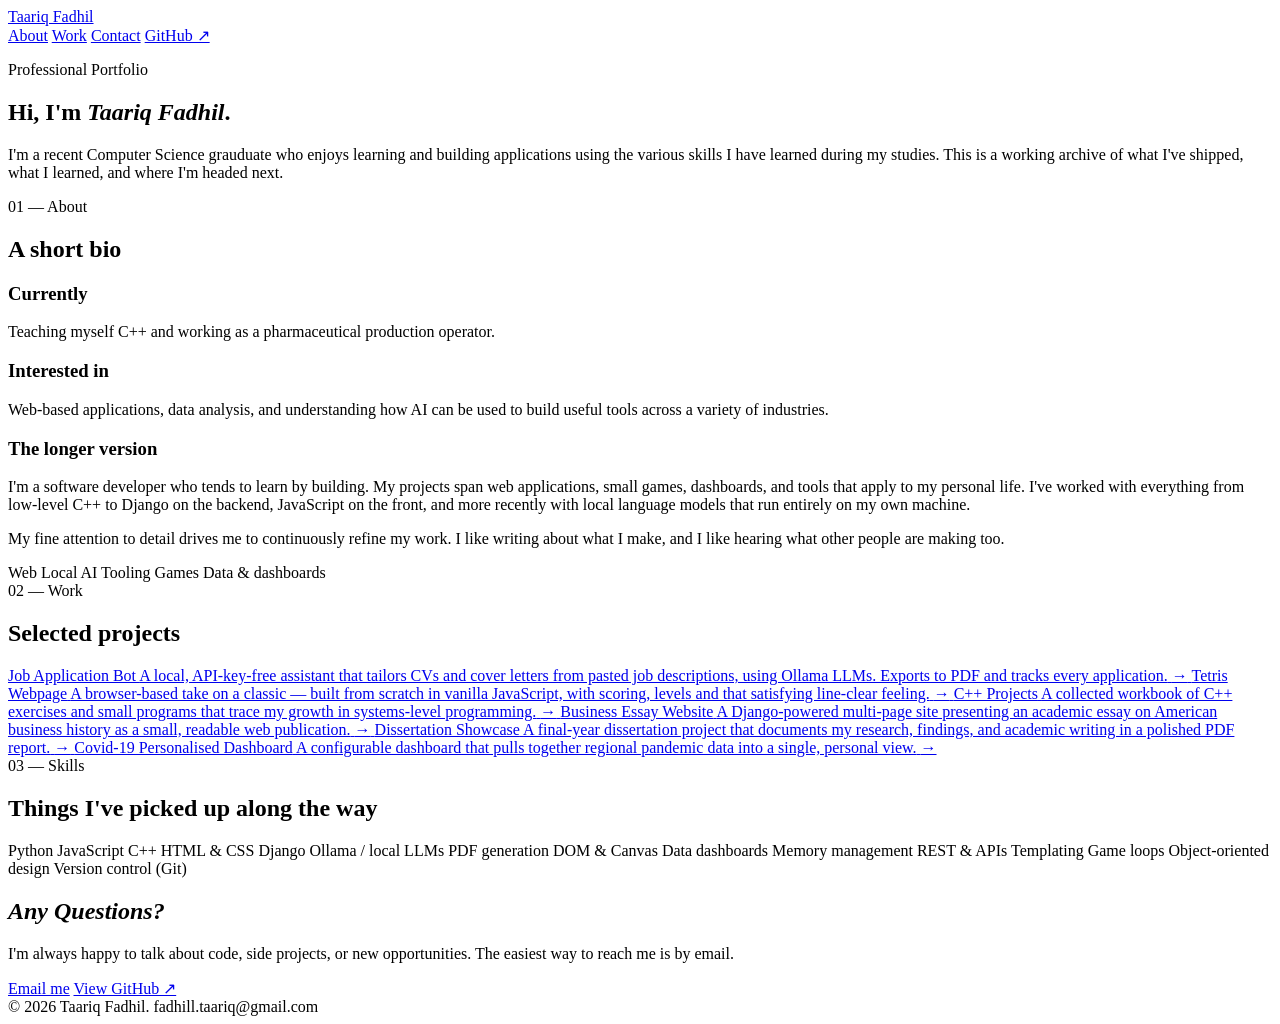
==== index.html @ 7e4e3560 "Add dissertation PDF and portfolio dissertation showcase page" ====
<!doctype html>
<html lang="en">
<head>
  <meta charset="utf-8" />
  <meta name="viewport" content="width=device-width, initial-scale=1" />
  <title>Fadhil Taariq — Portfolio</title>
  <meta name="description" content="The personal portfolio of Fadhil Taariq — software projects, writing, and side experiments." />
  <link rel="preconnect" href="https://fonts.googleapis.com">
  <link rel="preconnect" href="https://fonts.gstatic.com" crossorigin>
  <link href="https://fonts.googleapis.com/css2?family=Fraunces:ital,wght@0,300..600;1,300..500&family=Inter:wght@300;400;500;600&display=swap" rel="stylesheet">
  <link rel="stylesheet" href="assets/styles.css" />
</head>
<body>
  <header class="site-header">
    <div class="wrap">
      <a href="fadhil-taariq-portfolio.html" class="brand">Taariq&nbsp;Fadhil</a>
      <nav class="nav" aria-label="Primary">
        <a href="#about">About</a>
        <a href="#work">Work</a>
        <a href="#contact">Contact</a>
        <a href="https://github.com/fadhill-taariq" target="_blank" rel="noopener">GitHub ↗</a>
      </nav>
    </div>
  </header>

  <main>
    <section class="hero">
      <div class="wrap">
        <p class="eyebrow">Professional Portfolio</p>
        <h1>Hi, I'm <em>Taariq Fadhil</em>.</h1>
        <p class="lede">
          I'm a recent Computer Science grauduate who enjoys learning and building applications using the various skills I have learned during my studies. This is a working archive of
          what I've shipped, what I learned, and where I'm headed next.
        </p>
      </div>
    </section>

    <section id="about" class="section">
      <div class="wrap">
        <div class="section-head">
          <span class="num">01 — About</span>
          <h2>A short bio</h2>
        </div>

        <div class="about">
          <div>
            <h3>Currently</h3>
            <p class="dim">
              Teaching myself C++ and working as a pharmaceutical production operator.
            </p>
            <h3>Interested in</h3>
            <p class="dim">
              Web-based applications, data analysis, and understanding how AI can be used to build useful tools across a variety of industries.
            </p>
          </div>
          <div>
            <h3>The longer version</h3>
            <p>
              I'm a software developer who tends to learn by building. My projects span web
              applications, small games, dashboards, and tools that apply to my personal life.
              I've worked with everything from low-level C++ to Django on the backend, JavaScript
              on the front, and more recently with local language models that run entirely on
              my own machine.
            </p>
            <p>
              My fine attention to detail drives me to continuously refine my work. I like writing about what I make, and I like
              hearing what other people are making too.
            </p>
            <div class="tags" aria-label="Areas of focus">
              <span class="tag">Web</span>
              <span class="tag">Local AI</span>
              <span class="tag">Tooling</span>
              <span class="tag">Games</span>
              <span class="tag">Data &amp; dashboards</span>
            </div>
          </div>
        </div>
      </div>
    </section>

    <section id="work" class="section">
      <div class="wrap">
        <div class="section-head">
          <span class="num">02 — Work</span>
          <h2>Selected projects</h2>
        </div>

        <div class="projects">

          <a class="project-row" href="projects/job-application-bot.html">
            <span class="project-title">Job Application Bot</span>
            <span class="project-blurb">A local, API-key-free assistant that tailors CVs and cover letters from pasted job descriptions, using Ollama LLMs. Exports to PDF and tracks every application.</span>
            <span class="arrow">→</span>
          </a>
          <a class="project-row" href="projects/tetris-webpage.html">
            <span class="project-title">Tetris Webpage</span>
            <span class="project-blurb">A browser-based take on a classic — built from scratch in vanilla JavaScript, with scoring, levels and that satisfying line-clear feeling.</span>
            <span class="arrow">→</span>
          </a>
          <a class="project-row" href="projects/c-projects.html">
            <span class="project-title">C++ Projects</span>
            <span class="project-blurb">A collected workbook of C++ exercises and small programs that trace my growth in systems-level programming.</span>
            <span class="arrow">→</span>
          </a>
          <a class="project-row" href="projects/business-essay-website.html">
            <span class="project-title">Business Essay Website</span>
            <span class="project-blurb">A Django-powered multi-page site presenting an academic essay on American business history as a small, readable web publication.</span>
            <span class="arrow">→</span>
          </a>
          <a class="project-row" href="projects/dissertation.html">
            <span class="project-title">Dissertation Showcase</span>
            <span class="project-blurb">A final-year dissertation project that documents my research, findings, and academic writing in a polished PDF report.</span>
            <span class="arrow">→</span>
          </a>
          <a class="project-row" href="projects/covid-dashboard.html">
            <span class="project-title">Covid-19 Personalised Dashboard</span>
            <span class="project-blurb">A configurable dashboard that pulls together regional pandemic data into a single, personal view.</span>
            <span class="arrow">→</span>
          </a>

        </div>
      </div>
    </section>

    <section class="section">
      <div class="wrap">
        <div class="section-head">
          <span class="num">03 — Skills</span>
          <h2>Things I've picked up along the way</h2>
        </div>
        <div class="skills-cloud">
          <span class="tag">Python</span>
          <span class="tag">JavaScript</span>
          <span class="tag">C++</span>
          <span class="tag">HTML &amp; CSS</span>
          <span class="tag">Django</span>
          <span class="tag">Ollama / local LLMs</span>
          <span class="tag">PDF generation</span>
          <span class="tag">DOM &amp; Canvas</span>
          <span class="tag">Data dashboards</span>
          <span class="tag">Memory management</span>
          <span class="tag">REST &amp; APIs</span>
          <span class="tag">Templating</span>
          <span class="tag">Game loops</span>
          <span class="tag">Object-oriented design</span>
          <span class="tag">Version control (Git)</span>
        </div>
      </div>
    </section>

    <section id="contact" class="contact">
      <div class="wrap">
        <h2><em>Any Questions?</em></h2>
        <p>I'm always happy to talk about code, side projects, or new opportunities. The easiest way to reach me is by email.</p>
        <div class="btn-row">
          <a class="btn primary" href="mailto:fadhill.taariq@gmail.com">Email me</a>
          <a class="btn" href="https://github.com/fadhill-taariq" target="_blank" rel="noopener">View GitHub ↗</a>
        </div>
      </div>
    </section>
  </main>

  <footer class="site-footer">
    <div class="wrap">
      <span>© 2026 Taariq Fadhil.</span>
      <span>fadhill.taariq@gmail.com</span>
    </div>
  </footer>
</body>
</html>
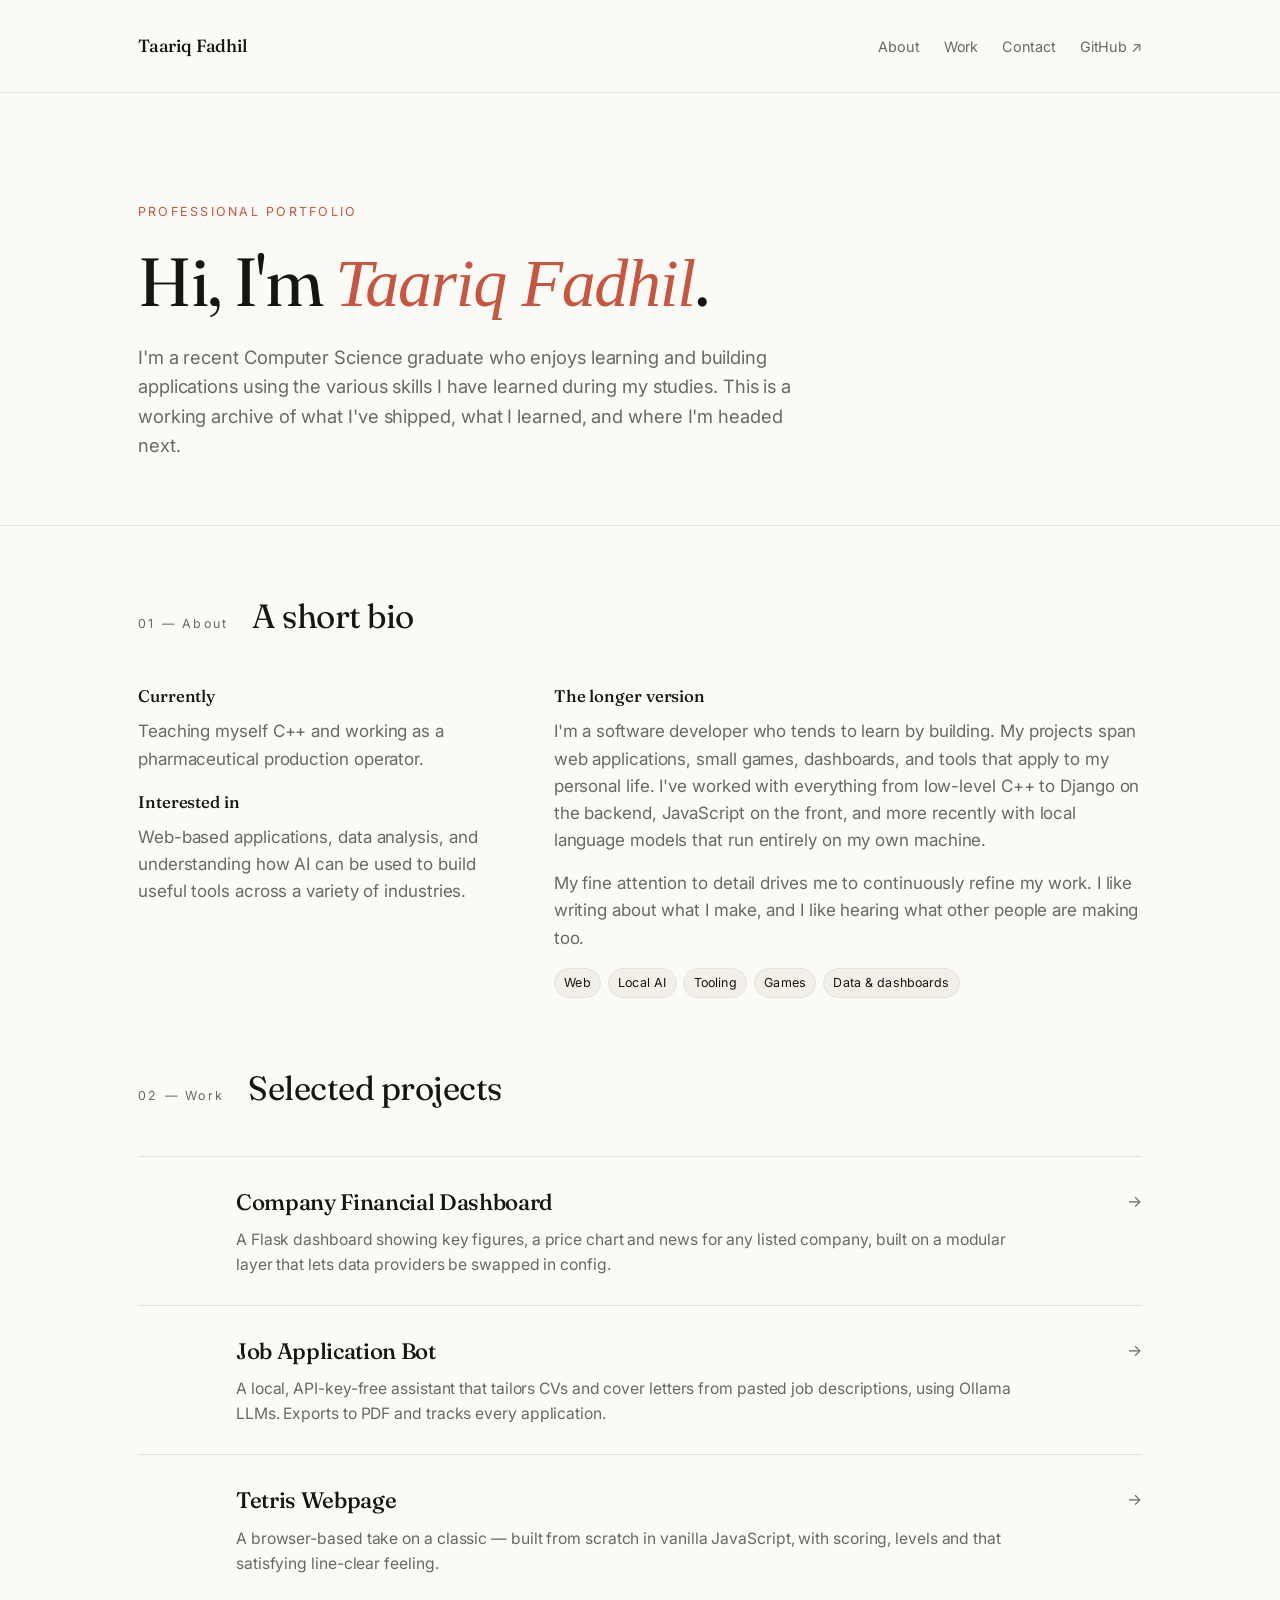
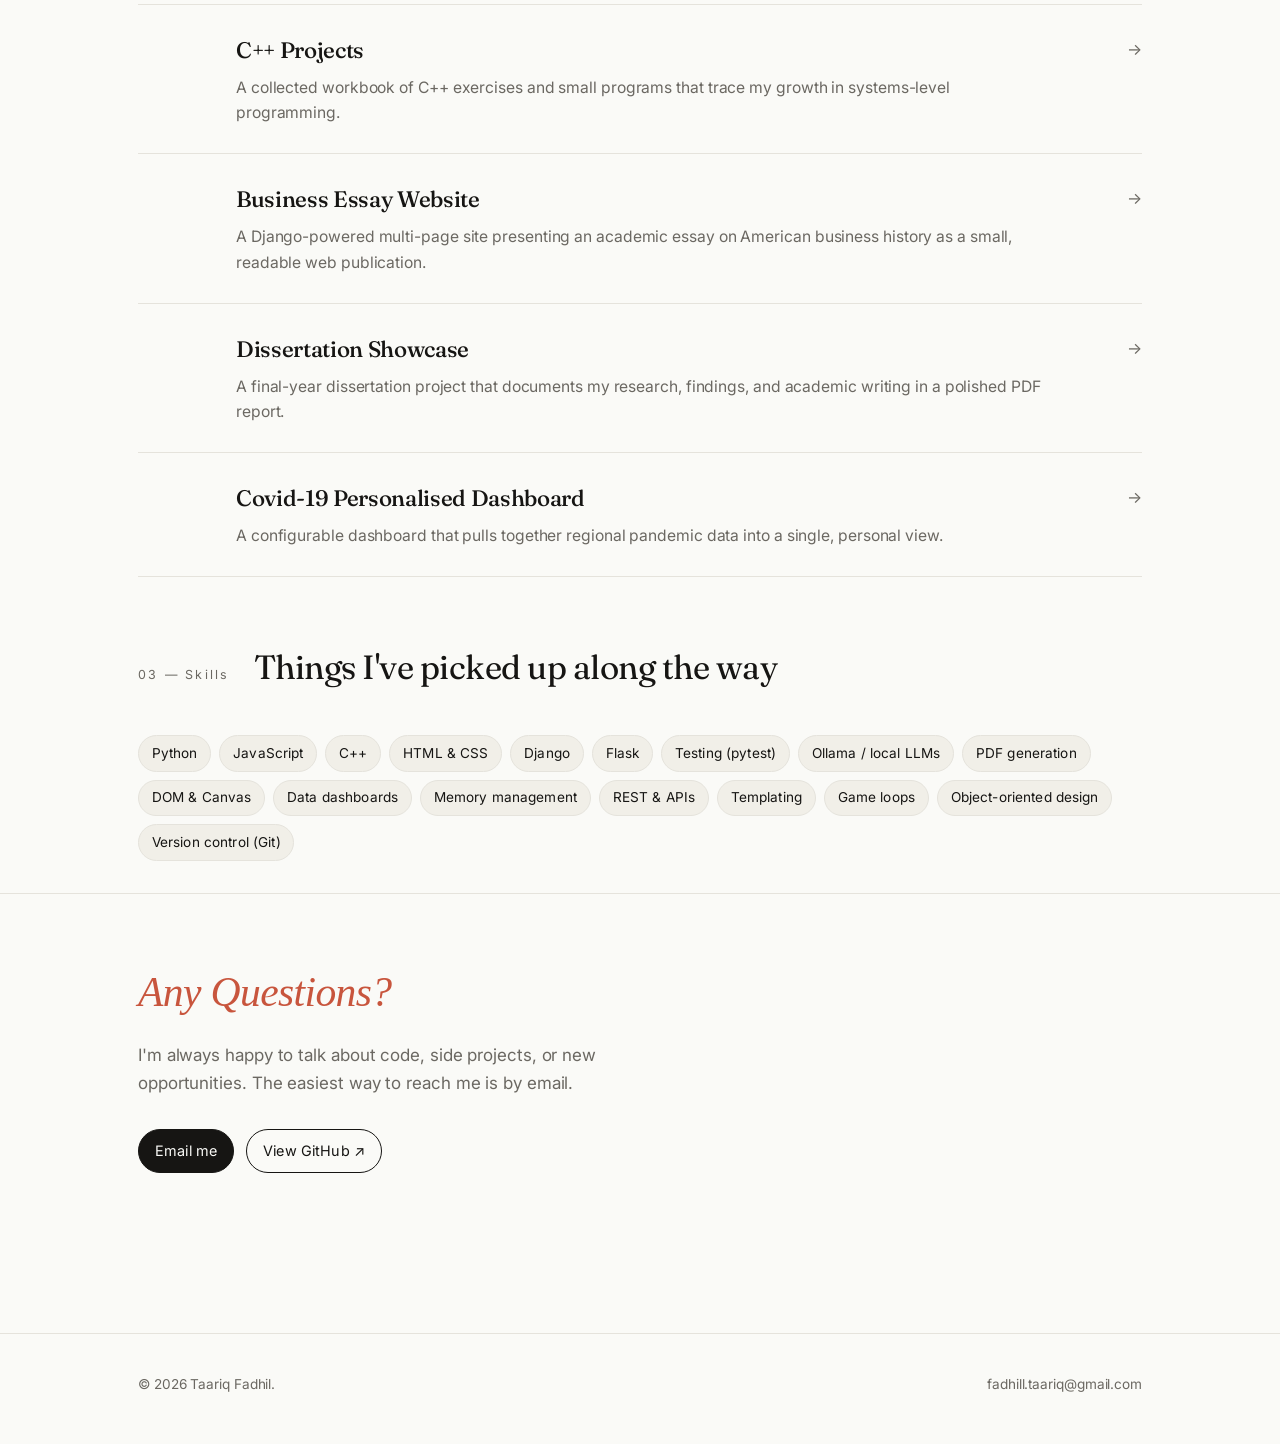
==== commit 6cedb7bf: "Sync repo with live site and add Company Financial Dashboard - Restore stylesheet and project pages " ====
--- a/index.html
+++ b/index.html
@@ -13,7 +13,7 @@
 <body>
   <header class="site-header">
     <div class="wrap">
-      <a href="fadhil-taariq-portfolio.html" class="brand">Taariq&nbsp;Fadhil</a>
+      <a href="index.html" class="brand">Taariq&nbsp;Fadhil</a>
       <nav class="nav" aria-label="Primary">
         <a href="#about">About</a>
         <a href="#work">Work</a>
@@ -29,7 +29,7 @@
         <p class="eyebrow">Professional Portfolio</p>
         <h1>Hi, I'm <em>Taariq Fadhil</em>.</h1>
         <p class="lede">
-          I'm a recent Computer Science grauduate who enjoys learning and building applications using the various skills I have learned during my studies. This is a working archive of
+          I'm a recent Computer Science graduate who enjoys learning and building applications using the various skills I have learned during my studies. This is a working archive of
           what I've shipped, what I learned, and where I'm headed next.
         </p>
       </div>
@@ -87,6 +87,11 @@
 
         <div class="projects">
 
+          <a class="project-row" href="projects/company-financial-dashboard.html">
+            <span class="project-title">Company Financial Dashboard</span>
+            <span class="project-blurb">A Flask dashboard showing key figures, a price chart and news for any listed company, built on a modular layer that lets data providers be swapped in config.</span>
+            <span class="arrow">→</span>
+          </a>
           <a class="project-row" href="projects/job-application-bot.html">
             <span class="project-title">Job Application Bot</span>
             <span class="project-blurb">A local, API-key-free assistant that tailors CVs and cover letters from pasted job descriptions, using Ollama LLMs. Exports to PDF and tracks every application.</span>
@@ -134,6 +139,8 @@
           <span class="tag">C++</span>
           <span class="tag">HTML &amp; CSS</span>
           <span class="tag">Django</span>
+          <span class="tag">Flask</span>
+          <span class="tag">Testing (pytest)</span>
           <span class="tag">Ollama / local LLMs</span>
           <span class="tag">PDF generation</span>
           <span class="tag">DOM &amp; Canvas</span>
--- a/assets/styles.css
+++ b/assets/styles.css
@@ -0,0 +1,506 @@
+/* =========================================================
+   Portfolio — Modern Minimalist
+   Palette: warm off-white, deep ink, single terracotta accent
+   ========================================================= */
+
+:root {
+  --bg: #fafaf7;
+  --ink: #161513;
+  --muted: #6b6862;
+  --hairline: #e5e3dc;
+  --soft: #f1efe8;
+  --accent: #c8553d;
+  --accent-ink: #8e3a29;
+
+  --max: 1100px;
+  --gutter: clamp(1.25rem, 4vw, 3rem);
+  --radius: 4px;
+
+  --font-sans: "Inter", -apple-system, BlinkMacSystemFont, "Segoe UI", Helvetica, Arial, sans-serif;
+  --font-serif: "Fraunces", Georgia, "Times New Roman", serif;
+}
+
+* { box-sizing: border-box; }
+
+html { -webkit-font-smoothing: antialiased; -moz-osx-font-smoothing: grayscale; }
+
+body {
+  margin: 0;
+  background: var(--bg);
+  color: var(--ink);
+  font-family: var(--font-sans);
+  font-size: 17px;
+  line-height: 1.6;
+  letter-spacing: -0.005em;
+}
+
+a {
+  color: var(--ink);
+  text-decoration: none;
+  border-bottom: 1px solid var(--hairline);
+  transition: color 120ms ease, border-color 120ms ease;
+}
+a:hover { color: var(--accent); border-color: var(--accent); }
+
+img { max-width: 100%; display: block; }
+
+/* ---------- Layout ---------- */
+
+.wrap {
+  max-width: var(--max);
+  margin: 0 auto;
+  padding: 0 var(--gutter);
+}
+
+.site-header {
+  padding: 2rem 0;
+  border-bottom: 1px solid var(--hairline);
+}
+
+.site-header .wrap {
+  display: flex;
+  align-items: center;
+  justify-content: space-between;
+  gap: 2rem;
+}
+
+.brand {
+  font-family: var(--font-serif);
+  font-weight: 500;
+  font-size: 1.1rem;
+  letter-spacing: -0.01em;
+  border: none;
+}
+.brand:hover { color: var(--accent); }
+
+.nav {
+  display: flex;
+  gap: 1.5rem;
+  font-size: 0.9rem;
+}
+.nav a {
+  color: var(--muted);
+  border: none;
+  position: relative;
+}
+.nav a:hover { color: var(--ink); }
+
+.site-footer {
+  margin-top: 6rem;
+  padding: 2.5rem 0 3rem;
+  border-top: 1px solid var(--hairline);
+  font-size: 0.85rem;
+  color: var(--muted);
+}
+.site-footer .wrap {
+  display: flex;
+  justify-content: space-between;
+  align-items: center;
+  gap: 2rem;
+  flex-wrap: wrap;
+}
+
+/* ---------- Hero / Bio ---------- */
+
+.hero {
+  padding: 6rem 0 4rem;
+  border-bottom: 1px solid var(--hairline);
+}
+
+.hero .eyebrow {
+  font-size: 0.78rem;
+  letter-spacing: 0.18em;
+  text-transform: uppercase;
+  color: var(--accent);
+  margin-bottom: 1.5rem;
+}
+
+.hero h1 {
+  font-family: var(--font-serif);
+  font-weight: 400;
+  font-size: clamp(2.5rem, 6vw, 4.25rem);
+  line-height: 1.05;
+  letter-spacing: -0.02em;
+  margin: 0 0 1.5rem;
+  max-width: 18ch;
+}
+.hero h1 em {
+  font-style: italic;
+  color: var(--accent);
+}
+
+.hero .lede {
+  font-size: 1.15rem;
+  color: var(--muted);
+  max-width: 56ch;
+  margin: 0;
+}
+
+/* ---------- Section heads ---------- */
+
+.section {
+  padding: 4rem 0 2rem;
+}
+.section + .section { padding-top: 2rem; }
+
+.section-head {
+  display: flex;
+  align-items: baseline;
+  gap: 1.5rem;
+  margin-bottom: 2.5rem;
+}
+.section-head .num {
+  font-size: 0.78rem;
+  letter-spacing: 0.18em;
+  color: var(--muted);
+}
+.section-head h2 {
+  font-family: var(--font-serif);
+  font-weight: 400;
+  font-size: clamp(1.6rem, 3vw, 2.1rem);
+  letter-spacing: -0.015em;
+  margin: 0;
+}
+
+/* ---------- About grid ---------- */
+
+.about {
+  display: grid;
+  grid-template-columns: 1fr 1.6fr;
+  gap: 3rem;
+}
+@media (max-width: 720px) {
+  .about { grid-template-columns: 1fr; gap: 1.5rem; }
+}
+
+.about h3 {
+  font-family: var(--font-serif);
+  font-weight: 500;
+  font-size: 1.05rem;
+  margin: 0 0 0.5rem;
+  color: var(--ink);
+}
+.about p { color: var(--muted); margin: 0 0 1rem; }
+
+.tags {
+  display: flex;
+  flex-wrap: wrap;
+  gap: 0.4rem;
+  margin-top: 0.75rem;
+}
+.tag {
+  font-size: 0.78rem;
+  padding: 0.25rem 0.6rem;
+  background: var(--soft);
+  border: 1px solid var(--hairline);
+  border-radius: 999px;
+  color: var(--ink);
+  letter-spacing: 0.01em;
+}
+
+/* ---------- Project list ---------- */
+
+.projects {
+  border-top: 1px solid var(--hairline);
+}
+
+.project-row {
+  display: grid;
+  grid-template-columns: 6ch 1fr 6ch;
+  column-gap: 2rem;
+  row-gap: 0.4rem;
+  align-items: start;
+  padding: 1.75rem 0;
+  border-bottom: 1px solid var(--hairline);
+  text-decoration: none;
+  color: var(--ink);
+  border-left: 0;
+  border-right: 0;
+  border-top: 0;
+  position: relative;
+}
+.project-row::before {
+  content: '';
+  position: absolute;
+  inset: 0;
+  background: var(--soft);
+  opacity: 0;
+  transition: opacity 160ms ease;
+  z-index: -1;
+}
+.project-row:hover::before { opacity: 1; }
+.project-row:hover { color: var(--ink); }
+.project-row:hover .project-title { color: var(--accent); }
+.project-row:hover .arrow { transform: translateX(4px); color: var(--accent); }
+
+.project-row .idx {
+  font-size: 0.85rem;
+  color: var(--muted);
+  font-variant-numeric: tabular-nums;
+  padding-top: 0.25em;
+}
+
+.project-title {
+  font-family: var(--font-serif);
+  font-weight: 500;
+  font-size: 1.4rem;
+  letter-spacing: -0.015em;
+  transition: color 120ms ease;
+  grid-column: 2;
+  grid-row: 1;
+}
+
+.project-blurb {
+  color: var(--muted);
+  font-size: 0.98rem;
+  grid-column: 2;
+  grid-row: 2;
+}
+
+.arrow {
+  grid-column: 3;
+  grid-row: 1;
+  text-align: right;
+  font-size: 1rem;
+  color: var(--muted);
+  transition: transform 160ms ease, color 160ms ease;
+  padding-top: 0.25em;
+}
+
+@media (max-width: 720px) {
+  .project-row {
+    grid-template-columns: 4ch 1fr 4ch;
+    column-gap: 1rem;
+    padding: 1.5rem 0;
+  }
+  .project-title { font-size: 1.2rem; }
+}
+
+@media (max-width: 480px) {
+  .project-row {
+    grid-template-columns: 1fr 2rem;
+    padding: 1.25rem 0;
+  }
+  .project-row .idx { display: none; }
+  .project-title { grid-column: 1; grid-row: 1; }
+  .project-blurb { grid-column: 1; grid-row: 2; }
+  .arrow { grid-column: 2; grid-row: 1; }
+}
+
+/* ---------- Project page ---------- */
+
+.project-hero {
+  padding: 5rem 0 3rem;
+  border-bottom: 1px solid var(--hairline);
+}
+.project-hero .meta {
+  display: flex;
+  gap: 1.5rem;
+  font-size: 0.8rem;
+  letter-spacing: 0.12em;
+  text-transform: uppercase;
+  color: var(--muted);
+  margin-bottom: 1.5rem;
+}
+.project-hero .meta .pill {
+  color: var(--accent);
+}
+.project-hero h1 {
+  font-family: var(--font-serif);
+  font-weight: 400;
+  font-size: clamp(2.2rem, 5vw, 3.4rem);
+  line-height: 1.1;
+  letter-spacing: -0.02em;
+  margin: 0 0 1.25rem;
+}
+.project-hero .lede {
+  color: var(--muted);
+  font-size: 1.1rem;
+  max-width: 60ch;
+  margin: 0;
+}
+
+.project-body {
+  display: grid;
+  grid-template-columns: 1fr 2fr;
+  gap: 4rem;
+  padding-top: 3rem;
+  padding-bottom: 2rem;
+}
+@media (max-width: 800px) {
+  .project-body { grid-template-columns: 1fr; gap: 2rem; }
+}
+
+.project-body aside h4 {
+  font-size: 0.78rem;
+  letter-spacing: 0.18em;
+  text-transform: uppercase;
+  color: var(--muted);
+  margin: 0 0 0.5rem;
+  font-weight: 600;
+}
+.project-body aside h4 + ul { margin-top: 0; }
+.project-body aside ul {
+  list-style: none;
+  margin: 0 0 2rem;
+  padding: 0;
+  font-size: 0.95rem;
+  border-top: 1px solid var(--hairline);
+}
+.project-body aside li {
+  padding: 0.65rem 0;
+  border-bottom: 1px solid var(--hairline);
+  color: var(--ink);
+}
+.project-body aside li:last-child { border-bottom: none; }
+
+.project-body .content h2 {
+  font-family: var(--font-serif);
+  font-weight: 500;
+  font-size: 1.4rem;
+  letter-spacing: -0.01em;
+  margin: 2rem 0 0.75rem;
+}
+.project-body .content h2:first-child { margin-top: 0; }
+.project-body .content p {
+  color: var(--ink);
+  margin: 0 0 1rem;
+}
+.project-body .content ul {
+  padding-left: 1.1rem;
+  margin: 0 0 1.25rem;
+  color: var(--ink);
+}
+.project-body .content li {
+  margin-bottom: 0.4rem;
+}
+
+.skills-grid {
+  display: grid;
+  grid-template-columns: repeat(auto-fill, minmax(220px, 1fr));
+  gap: 1rem;
+  margin: 1rem 0 2rem;
+}
+.skill-card {
+  border: 1px solid var(--hairline);
+  border-radius: var(--radius);
+  padding: 1rem 1.1rem;
+  background: #fff;
+}
+.skill-card .label {
+  font-size: 0.72rem;
+  letter-spacing: 0.18em;
+  text-transform: uppercase;
+  color: var(--accent);
+  margin-bottom: 0.35rem;
+}
+.skill-card .title {
+  font-family: var(--font-serif);
+  font-weight: 500;
+  font-size: 1.02rem;
+  margin: 0 0 0.25rem;
+}
+.skill-card p {
+  font-size: 0.88rem;
+  color: var(--muted);
+  margin: 0;
+  line-height: 1.5;
+}
+
+/* ---------- Buttons / Back link ---------- */
+
+.btn-row {
+  display: flex;
+  gap: 0.75rem;
+  flex-wrap: wrap;
+  margin-top: 2rem;
+}
+.btn {
+  display: inline-flex;
+  align-items: center;
+  gap: 0.4rem;
+  padding: 0.6rem 1rem;
+  font-size: 0.9rem;
+  border: 1px solid var(--ink);
+  border-radius: 999px;
+  background: transparent;
+  color: var(--ink);
+  cursor: pointer;
+  text-decoration: none;
+  letter-spacing: 0.01em;
+}
+.btn:hover {
+  background: var(--ink);
+  color: var(--bg);
+  border-color: var(--ink);
+}
+.btn.primary {
+  background: var(--ink);
+  color: var(--bg);
+}
+.btn.primary:hover {
+  background: var(--accent);
+  border-color: var(--accent);
+}
+
+.back {
+  display: inline-flex;
+  align-items: center;
+  gap: 0.35rem;
+  margin: 0 0 1rem;
+  font-size: 0.85rem;
+  color: var(--muted);
+  border: none;
+}
+.back:hover { color: var(--accent); }
+
+/* ---------- Skills summary section (home page) ---------- */
+
+.skills-cloud {
+  display: flex;
+  flex-wrap: wrap;
+  gap: 0.5rem;
+}
+.skills-cloud .tag { font-size: 0.85rem; padding: 0.4rem 0.8rem; }
+
+/* ---------- Contact ---------- */
+
+.contact {
+  padding: 4rem 0;
+  border-top: 1px solid var(--hairline);
+}
+.contact h2 {
+  font-family: var(--font-serif);
+  font-weight: 400;
+  font-size: clamp(1.8rem, 4vw, 2.6rem);
+  letter-spacing: -0.015em;
+  margin: 0 0 1rem;
+  max-width: 20ch;
+}
+.contact h2 em { color: var(--accent); font-style: italic; }
+.contact p { color: var(--muted); max-width: 50ch; }
+
+/* ---------- Utility ---------- */
+
+.dim { color: var(--muted); }
+.spacer-lg { height: 4rem; }
+
+/* ---------- Mobile (≤ 600px) ---------- */
+
+@media (max-width: 600px) {
+  body { font-size: 16px; }
+
+  .site-header { padding: 1.25rem 0; }
+  .site-header .wrap { flex-wrap: wrap; gap: 0.75rem; }
+  .nav { gap: 0.75rem 1rem; flex-wrap: wrap; }
+
+  .hero { padding: 3rem 0 2rem; }
+  .section { padding: 2.5rem 0 1.5rem; }
+  .section + .section { padding-top: 1rem; }
+  .contact { padding: 2.5rem 0; }
+  .site-footer { margin-top: 3rem; }
+
+  .section-head { flex-wrap: wrap; gap: 0.4rem; margin-bottom: 1.75rem; }
+
+  .btn { padding: 0.65rem 1.1rem; font-size: 0.88rem; }
+}
